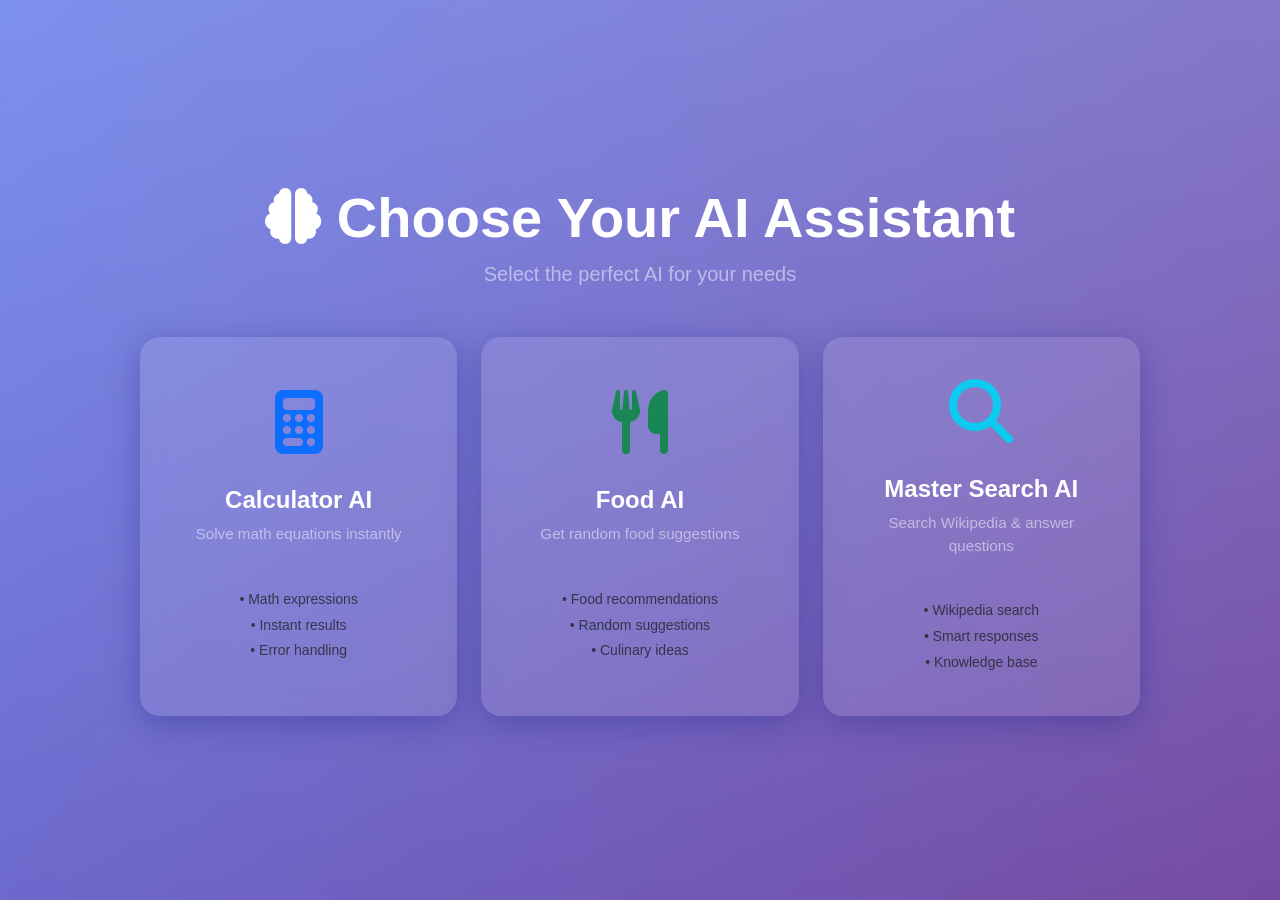
==== index.html @ fcae6447 "first commit" ====
<!DOCTYPE html>
<html lang="en">
<head>
  <meta charset="UTF-8" />
  <meta name="viewport" content="width=device-width, initial-scale=1.0" />
  <title>AI Assistant Hub</title>
  <link href="https://cdn.jsdelivr.net/npm/bootstrap@5.3.0/dist/css/bootstrap.min.css" rel="stylesheet">
  <link rel="stylesheet" href="https://cdnjs.cloudflare.com/ajax/libs/font-awesome/6.4.0/css/all.min.css">
  <link rel="stylesheet" href="style.css" />
</head>
<body>
  <div class="container-fluid vh-100 d-flex justify-content-center align-items-center bg-gradient">
    <div class="main-container">
      <!-- AI Selection Cards -->
      <div class="ai-selection" id="ai-selection">
        <div class="text-center mb-5">
          <h1 class="text-white display-4 fw-bold">
            <i class="fas fa-brain me-3"></i>Choose Your AI Assistant
          </h1>
          <p class="text-white-50 lead">Select the perfect AI for your needs</p>
        </div>
        <div class="row g-4 justify-content-center">
          <div class="col-lg-4 col-md-6">
            <div class="ai-card glass-card h-100" data-ai="calculator">
              <div class="card-body text-center">
                <i class="fas fa-calculator fa-4x mb-3 text-primary"></i>
                <h4 class="text-white">Calculator AI</h4>
                <p class="text-white-50">Solve math equations instantly</p>
                <div class="features">
                  <small class="text-white-75">• Math expressions<br>• Instant results<br>• Error handling</small>
                </div>
              </div>
            </div>
          </div>
          <div class="col-lg-4 col-md-6">
            <div class="ai-card glass-card h-100" data-ai="food">
              <div class="card-body text-center">
                <i class="fas fa-utensils fa-4x mb-3 text-success"></i>
                <h4 class="text-white">Food AI</h4>
                <p class="text-white-50">Get random food suggestions</p>
                <div class="features">
                  <small class="text-white-75">• Food recommendations<br>• Random suggestions<br>• Culinary ideas</small>
                </div>
              </div>
            </div>
          </div>
          <div class="col-lg-4 col-md-6">
            <div class="ai-card glass-card h-100" data-ai="normal">
              <div class="card-body text-center">
                <i class="fas fa-search fa-4x mb-3 text-info"></i>
                <h4 class="text-white">Master Search AI</h4>
                <p class="text-white-50">Search Wikipedia & answer questions</p>
                <div class="features">
                  <small class="text-white-75">• Wikipedia search<br>• Smart responses<br>• Knowledge base</small>
                </div>
              </div>
            </div>
          </div>
        </div>
      </div>

      <!-- Chat Interface (Hidden by default) -->
      <div class="chat-container glass-card" id="chat-container" style="display: none;">
        <div class="title d-flex justify-content-between align-items-center">
          <span id="ai-title"><i class="fas fa-robot me-2"></i>AI Assistant</span>
          <div class="d-flex gap-2">
            <button class="btn btn-sm btn-outline-light" id="back-btn">
              <i class="fas fa-arrow-left"></i>
            </button>
            <button class="btn btn-sm btn-outline-light" id="clear-chat">
              <i class="fas fa-trash"></i>
            </button>
          </div>
        </div>
        <div class="chat-body" id="chat-body">
          <div class="msg bot">
            <p>Hello! I'm your AI assistant. Try asking me to "search wikipedia cats", "tell me a joke", "what's the time", or "help" for more options!</p>
          </div>
        </div>
        <div class="chat-footer">
          <div class="input-group">
            <input type="text" id="user-input" class="form-control" placeholder="Type a message..." />
            <button class="btn btn-primary" id="send-btn">
              <i class="fas fa-paper-plane"></i>
            </button>
          </div>
        </div>
      </div>
    </div>
  </div>

  <!-- Wikipedia Search Div -->
  <div class="wikipedia-container" id="wikipedia-container" style="display: none;">
    <div class="wikipedia-content glass-card">
      <div class="wikipedia-header">
        <h5 class="wikipedia-title">
          <i class="fab fa-wikipedia-w me-2"></i>Wikipedia Search
        </h5>
        <button class="btn-close-wiki" id="close-wikipedia">
          <i class="fas fa-times"></i>
        </button>
      </div>
      <div class="wikipedia-body">
        <iframe id="wikipedia-iframe" src=""></iframe>
      </div>
      <div class="wikipedia-footer">
        <input type="text" id="wikipedia-search" class="form-control" placeholder="Search Wikipedia...">
        <button class="btn btn-primary" id="search-wikipedia">
          <i class="fas fa-search"></i> Search
        </button>
        <button class="btn btn-secondary" id="close-wikipedia-btn">Close</button>
      </div>
    </div>
  </div>

  <script src="https://cdn.jsdelivr.net/npm/bootstrap@5.3.0/dist/js/bootstrap.bundle.min.js"></script>
  <script src="script.js"></script>
</body>
</html>
---- style.css ----
* {
  margin: 0;
  padding: 0;
  box-sizing: border-box;
}

body {
  font-family: "Segoe UI", Arial, sans-serif;
  background: linear-gradient(135deg, #667eea 0%, #764ba2 100%);
  min-height: 100vh;
  overflow: hidden;
}

.bg-gradient {
  background: linear-gradient(135deg, #667eea 0%, #764ba2 100%);
  animation: gradientShift 10s ease infinite;
}

@keyframes gradientShift {
  0%, 100% { background: linear-gradient(135deg, #667eea 0%, #764ba2 100%); }
  50% { background: linear-gradient(135deg, #764ba2 0%, #667eea 100%); }
}

/* Glassmorphism Effect */
.glass-card {
  background: rgba(255, 255, 255, 0.1);
  backdrop-filter: blur(10px);
  -webkit-backdrop-filter: blur(10px);
  border: 1px solid rgba(255, 255, 255, 0.2);
  border-radius: 20px;
  box-shadow: 0 8px 32px 0 rgba(31, 38, 135, 0.37);
}

.main-container {
  width: 90%;
  max-width: 1200px;
}

/* AI Selection Screen */
.ai-selection {
  animation: fadeInUp 0.8s ease-out;
  text-align: center;
  max-width: 1000px;
  margin: 0 auto;
}

@keyframes fadeInUp {
  from {
    opacity: 0;
    transform: translateY(30px);
  }
  to {
    opacity: 1;
    transform: translateY(0);
  }
}

.ai-card {
  cursor: pointer;
  transition: all 0.4s ease;
  border: 2px solid transparent;
  min-height: 300px;
  position: relative;
  overflow: hidden;
  margin: 0 auto;
  max-width: 350px;
}

.ai-card::before {
  content: '';
  position: absolute;
  top: 0;
  left: -100%;
  width: 100%;
  height: 100%;
  background: linear-gradient(90deg, transparent, rgba(255, 255, 255, 0.2), transparent);
  transition: left 0.5s;
}

.ai-card:hover::before {
  left: 100%;
}

.ai-card:hover {
  transform: translateY(-10px) scale(1.05);
  box-shadow: 0 20px 60px rgba(0, 0, 0, 0.3);
  border-color: rgba(255, 255, 255, 0.4);
  background: rgba(255, 255, 255, 0.15);
}

.ai-card:active {
  transform: translateY(-5px) scale(1.02);
}

.ai-card .card-body {
  padding: 2.5rem 2rem;
  height: 100%;
  display: flex;
  flex-direction: column;
  justify-content: center;
  align-items: center;
  text-align: center;
}

.ai-card .features {
  margin-top: 1.5rem;
  opacity: 0.8;
  transition: opacity 0.3s ease;
  line-height: 1.6;
}

.ai-card:hover .features {
  opacity: 1;
}

.ai-card h4 {
  margin: 1rem 0 0.5rem 0;
  font-weight: 600;
}

.ai-card p {
  margin-bottom: 1rem;
  font-size: 0.95rem;
}

/* Chat Container */
.chat-container {
  width: 100%;
  max-width: 500px;
  height: 600px;
  display: flex;
  flex-direction: column;
  animation: slideIn 0.5s ease-out;
}

@keyframes slideIn {
  from {
    opacity: 0;
    transform: translateX(50px);
  }
  to {
    opacity: 1;
    transform: translateX(0);
  }
}

.title {
  padding: 20px;
  background: rgba(255, 255, 255, 0.1);
  backdrop-filter: blur(10px);
  color: white;
  font-size: 18px;
  font-weight: 600;
  text-align: center;
  border-radius: 20px 20px 0 0;
  border-bottom: 1px solid rgba(255, 255, 255, 0.2);
}

.chat-body {
  padding: 20px;
  flex: 1;
  overflow-y: auto;
  background: rgba(255, 255, 255, 0.05);
  backdrop-filter: blur(5px);
}

.chat-body::-webkit-scrollbar {
  width: 6px;
}

.chat-body::-webkit-scrollbar-track {
  background: rgba(255, 255, 255, 0.1);
  border-radius: 3px;
}

.chat-body::-webkit-scrollbar-thumb {
  background: rgba(255, 255, 255, 0.3);
  border-radius: 3px;
}

.chat-body::-webkit-scrollbar-thumb:hover {
  background: rgba(255, 255, 255, 0.5);
}

.msg {
  max-width: 75%;
  margin-bottom: 12px;
  padding: 12px 16px;
  border-radius: 18px;
  font-size: 14px;
  animation: fadeInScale 0.3s ease-out;
  position: relative;
  word-wrap: break-word;
}

@keyframes fadeInScale {
  from {
    opacity: 0;
    transform: scale(0.8);
  }
  to {
    opacity: 1;
    transform: scale(1);
  }
}

.msg.bot {
  align-self: flex-start;
  background: rgba(255, 255, 255, 0.2);
  color: white;
  border-bottom-left-radius: 4px;
  backdrop-filter: blur(5px);
}

.msg.user {
  align-self: flex-end;
  background: linear-gradient(135deg, #4facfe 0%, #00f2fe 100%);
  color: white;
  border-bottom-right-radius: 4px;
}

.msg.typing {
  opacity: 0.7;
}

.msg.typing::after {
  content: '...';
  animation: typing 1.5s infinite;
}

@keyframes typing {
  0%, 60%, 100% { opacity: 0.3; }
  30% { opacity: 1; }
}

.chat-footer {
  padding: 20px;
  background: rgba(255, 255, 255, 0.1);
  backdrop-filter: blur(10px);
  border-top: 1px solid rgba(255, 255, 255, 0.2);
  border-radius: 0 0 20px 20px;
}

.input-group {
  display: flex;
  gap: 10px;
}

.chat-footer input {
  flex: 1;
  padding: 12px 16px;
  border: 2px solid rgba(255, 255, 255, 0.2);
  border-radius: 25px;
  outline: none;
  font-size: 14px;
  transition: all 0.3s ease;
  background: rgba(255, 255, 255, 0.1);
  color: white;
  backdrop-filter: blur(5px);
}

.chat-footer input::placeholder {
  color: rgba(255, 255, 255, 0.6);
}

.chat-footer input:focus {
  border-color: #4facfe;
  background: rgba(255, 255, 255, 0.2);
  box-shadow: 0 0 0 3px rgba(79, 172, 254, 0.2);
}

.chat-footer button {
  padding: 12px 20px;
  border: none;
  border-radius: 25px;
  background: linear-gradient(135deg, #4facfe 0%, #00f2fe 100%);
  color: white;
  font-size: 14px;
  cursor: pointer;
  transition: all 0.3s ease;
  box-shadow: 0 4px 15px rgba(79, 172, 254, 0.3);
}

.chat-footer button:hover {
  transform: translateY(-2px);
  box-shadow: 0 6px 20px rgba(79, 172, 254, 0.4);
}

.chat-footer button:active {
  transform: translateY(0);
}

#clear-chat, #back-btn {
  background: rgba(255, 255, 255, 0.2);
  border: 1px solid rgba(255, 255, 255, 0.3);
  transition: all 0.3s ease;
}

#clear-chat:hover, #back-btn:hover {
  background: rgba(255, 255, 255, 0.3);
  transform: scale(1.05);
}

/* Modal Styles */
.modal-content {
  border: none;
  box-shadow: 0 20px 60px rgba(0, 0, 0, 0.3);
}

.modal-header {
  background: rgba(255, 255, 255, 0.1);
  backdrop-filter: blur(10px);
  color: white;
  border-radius: 15px 15px 0 0;
  border: none;
}

.modal-body {
  background: rgba(255, 255, 255, 0.05);
  backdrop-filter: blur(5px);
}

.modal-footer {
  background: rgba(255, 255, 255, 0.1);
  backdrop-filter: blur(10px);
  border-radius: 0 0 15px 15px;
  border: none;
}

.btn-primary {
  background: linear-gradient(135deg, #4facfe 0%, #00f2fe 100%);
  border: none;
  transition: all 0.3s ease;
}

.btn-primary:hover {
  transform: translateY(-2px);
  box-shadow: 0 4px 15px rgba(79, 172, 254, 0.4);
}

/* AI-specific input colors */
.calculator-mode {
  color: #28a745 !important;
  background: rgba(40, 167, 69, 0.2) !important;
  border-color: #28a745 !important;
}

.food-mode {
  color: #fd7e14 !important;
  background: rgba(253, 126, 20, 0.2) !important;
  border-color: #fd7e14 !important;
}

.search-mode {
  color: #2196f3 !important;
  background: rgba(33, 150, 243, 0.2) !important;
  border-color: #2196f3 !important;
}

/* Transition animations */
.chat-body {
  transition: opacity 0.3s ease;
}

.title span {
  transition: all 0.3s ease;
}

/* Wikipedia Container */
.wikipedia-container {
  position: fixed;
  top: 0;
  left: 0;
  width: 100%;
  height: 100%;
  background: rgba(0, 0, 0, 0.8);
  backdrop-filter: blur(5px);
  display: flex;
  justify-content: center;
  align-items: center;
  z-index: 9999;
  animation: fadeIn 0.3s ease-out;
}

@keyframes fadeIn {
  from { opacity: 0; }
  to { opacity: 1; }
}

.wikipedia-content {
  width: 90%;
  max-width: 800px;
  height: 80vh;
  max-height: 600px;
  display: flex;
  flex-direction: column;
  animation: slideUp 0.3s ease-out;
}

.wikipedia-header {
  padding: 20px;
  background: rgba(255, 255, 255, 0.1);
  backdrop-filter: blur(10px);
  color: white;
  border-radius: 20px 20px 0 0;
  border-bottom: 1px solid rgba(255, 255, 255, 0.2);
  display: flex;
  justify-content: space-between;
  align-items: center;
}

.wikipedia-title {
  margin: 0;
  font-size: 18px;
  font-weight: 600;
}

.btn-close-wiki {
  background: none;
  border: none;
  color: white;
  font-size: 18px;
  cursor: pointer;
  padding: 5px;
  border-radius: 50%;
  transition: all 0.3s ease;
}

.btn-close-wiki:hover {
  background: rgba(255, 255, 255, 0.2);
  transform: scale(1.1);
}

.wikipedia-body {
  flex: 1;
  padding: 0;
  background: rgba(255, 255, 255, 0.05);
  backdrop-filter: blur(5px);
}

.wikipedia-body iframe {
  width: 100%;
  height: 100%;
  border: none;
}

.wikipedia-footer {
  padding: 20px;
  background: rgba(255, 255, 255, 0.1);
  backdrop-filter: blur(10px);
  border-radius: 0 0 20px 20px;
  border-top: 1px solid rgba(255, 255, 255, 0.2);
  display: flex;
  gap: 10px;
  align-items: center;
}

.wikipedia-footer input {
  flex: 1;
  padding: 12px 16px;
  border: 2px solid rgba(255, 255, 255, 0.2);
  border-radius: 25px;
  outline: none;
  font-size: 14px;
  transition: all 0.3s ease;
  background: rgba(255, 255, 255, 0.1);
  color: white;
  backdrop-filter: blur(5px);
}

.wikipedia-footer input::placeholder {
  color: rgba(255, 255, 255, 0.6);
}

.wikipedia-footer input:focus {
  border-color: #4facfe;
  background: rgba(255, 255, 255, 0.2);
  box-shadow: 0 0 0 3px rgba(79, 172, 254, 0.2);
}

.wikipedia-footer button {
  padding: 12px 20px;
  border: none;
  border-radius: 25px;
  font-size: 14px;
  cursor: pointer;
  transition: all 0.3s ease;
}

.wikipedia-footer .btn-primary {
  background: linear-gradient(135deg, #4facfe 0%, #00f2fe 100%);
  color: white;
  box-shadow: 0 4px 15px rgba(79, 172, 254, 0.3);
}

.wikipedia-footer .btn-primary:hover {
  transform: translateY(-2px);
  box-shadow: 0 6px 20px rgba(79, 172, 254, 0.4);
}

.wikipedia-footer .btn-secondary {
  background: rgba(255, 255, 255, 0.2);
  color: white;
  border: 1px solid rgba(255, 255, 255, 0.3);
}

.wikipedia-footer .btn-secondary:hover {
  background: rgba(255, 255, 255, 0.3);
  transform: translateY(-2px);
}

/* Responsive Design */
@media (max-width: 768px) {
  .main-container {
    width: 95%;
    margin: 10px;
  }
  
  .ai-card {
    min-height: 240px;
  }
  
  .ai-card .card-body {
    padding: 1.5rem;
  }
  
  .chat-container {
    height: 80vh;
    max-height: 600px;
  }
  
  .title {
    font-size: 16px;
    padding: 15px;
  }
  
  .chat-body {
    padding: 15px;
  }
  
  .msg {
    max-width: 80%;
    font-size: 13px;
  }
  
  .chat-footer {
    padding: 15px;
  }
  
  .chat-footer input {
    padding: 10px 14px;
    font-size: 13px;
  }
  
  .chat-footer button {
    padding: 10px 16px;
    font-size: 13px;
  }
}

@media (max-width: 480px) {
  .ai-card {
    min-height: 200px;
  }
  
  .ai-card .card-body {
    padding: 1rem;
  }
  
  .ai-card i {
    font-size: 2.5rem !important;
  }
  
  .chat-container {
    height: 100vh;
    border-radius: 0;
    max-height: none;
  }
  
  .msg {
    max-width: 85%;
  }
}

/* Loading animation */
.loading-dots {
  display: inline-flex;
  gap: 4px;
}

.loading-dots span {
  width: 8px;
  height: 8px;
  background: currentColor;
  border-radius: 50%;
  animation: bounce 1.4s infinite ease-in-out both;
}

.loading-dots span:nth-child(1) { animation-delay: -0.32s; }
.loading-dots span:nth-child(2) { animation-delay: -0.16s; }

@keyframes bounce {
  0%, 80%, 100% {
    transform: scale(0);
  }
  40% {
    transform: scale(1);
  }
}
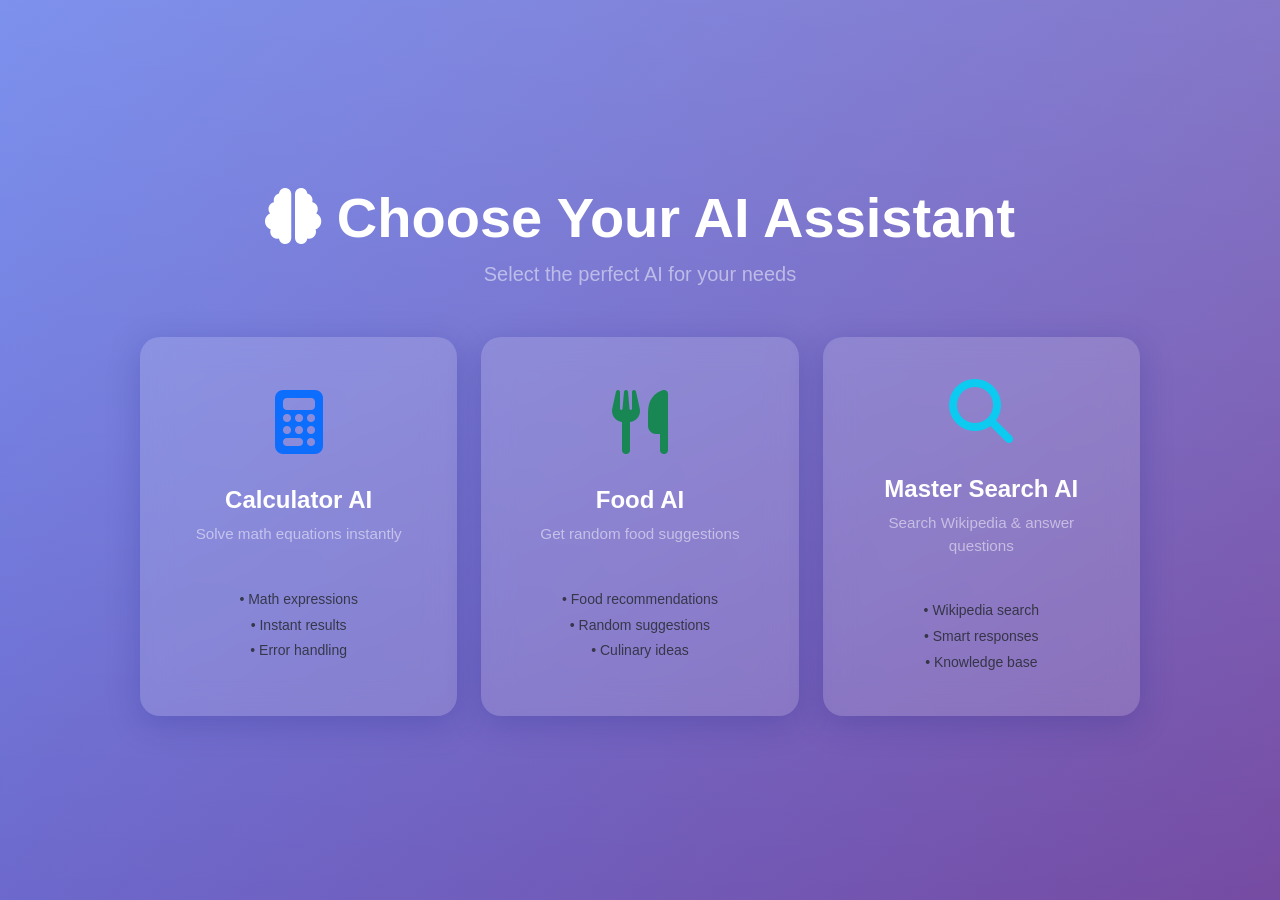
==== commit b2b0ef4d: "first commit" ====
--- a/index.html
+++ b/index.html
@@ -6,7 +6,142 @@
   <title>AI Assistant Hub</title>
   <link href="https://cdn.jsdelivr.net/npm/bootstrap@5.3.0/dist/css/bootstrap.min.css" rel="stylesheet">
   <link rel="stylesheet" href="https://cdnjs.cloudflare.com/ajax/libs/font-awesome/6.4.0/css/all.min.css">
-  <link rel="stylesheet" href="style.css" />
+  <link rel="stylesheet" href="./style.css" />
+  <style>
+    /* Fallback styles in case CSS doesn't load */
+    body {
+      font-family: "Segoe UI", Arial, sans-serif;
+      background: linear-gradient(135deg, #667eea 0%, #764ba2 100%);
+      min-height: 100vh;
+    }
+    .glass-card {
+      background: rgba(255, 255, 255, 0.15);
+      backdrop-filter: blur(15px);
+      -webkit-backdrop-filter: blur(15px);
+      border: 1px solid rgba(255, 255, 255, 0.3);
+      border-radius: 20px;
+      box-shadow: 0 8px 32px 0 rgba(31, 38, 135, 0.25);
+    }
+    .ai-card {
+      cursor: pointer;
+      transition: all 0.4s ease;
+      border: 2px solid transparent;
+      min-height: 300px;
+      position: relative;
+      overflow: hidden;
+      margin: 0 auto;
+      max-width: 350px;
+    }
+    .ai-card:hover {
+      transform: translateY(-10px) scale(1.05);
+      box-shadow: 0 20px 60px rgba(0, 0, 0, 0.3);
+      border-color: rgba(255, 255, 255, 0.4);
+      background: rgba(255, 255, 255, 0.15);
+    }
+    .chat-container {
+      width: 100%;
+      max-width: 500px;
+      height: 600px;
+      display: flex;
+      flex-direction: column;
+      animation: slideIn 0.5s ease-out;
+      background: rgba(255, 255, 255, 0.1);
+      backdrop-filter: blur(15px);
+      -webkit-backdrop-filter: blur(15px);
+      border: 1px solid rgba(255, 255, 255, 0.2);
+      border-radius: 20px;
+    }
+    .title {
+      padding: 20px;
+      background: rgba(255, 255, 255, 0.1);
+      backdrop-filter: blur(10px);
+      color: white;
+      font-size: 18px;
+      font-weight: 600;
+      text-align: center;
+      border-radius: 20px 20px 0 0;
+    }
+    .chat-body {
+      padding: 20px;
+      flex: 1;
+      overflow-y: auto;
+      background: rgba(255, 255, 255, 0.05);
+      backdrop-filter: blur(5px);
+    }
+    .msg {
+      max-width: 75%;
+      margin-bottom: 12px;
+      padding: 12px 16px;
+      border-radius: 18px;
+      font-size: 14px;
+      animation: fadeInScale 0.3s ease-out;
+      position: relative;
+      word-wrap: break-word;
+    }
+    .msg.bot {
+      align-self: flex-start;
+      background: rgba(255, 255, 255, 0.2);
+      color: white;
+      border-bottom-left-radius: 4px;
+      backdrop-filter: blur(5px);
+    }
+    .msg.user {
+      align-self: flex-end;
+      background: linear-gradient(135deg, #4facfe 0%, #00f2fe 100%);
+      color: white;
+      border-bottom-right-radius: 4px;
+    }
+    .chat-footer {
+      padding: 20px;
+      background: rgba(255, 255, 255, 0.1);
+      backdrop-filter: blur(10px);
+      border-top: 1px solid rgba(255, 255, 255, 0.2);
+      border-radius: 0 0 20px 20px;
+    }
+    .chat-footer input {
+      flex: 1;
+      padding: 12px 16px;
+      border: 2px solid rgba(255, 255, 255, 0.2);
+      border-radius: 25px;
+      outline: none;
+      font-size: 14px;
+      transition: all 0.3s ease;
+      background: rgba(255, 255, 255, 0.1);
+      color: white;
+      backdrop-filter: blur(5px);
+    }
+    .chat-footer button {
+      padding: 12px 20px;
+      border: none;
+      border-radius: 25px;
+      background: linear-gradient(135deg, #4facfe 0%, #00f2fe 100%);
+      color: white;
+      font-size: 14px;
+      cursor: pointer;
+      transition: all 0.3s ease;
+    }
+    .ai-bg-calculator, .ai-bg-food, .ai-bg-normal {
+      position: fixed;
+      top: 0;
+      left: 0;
+      width: 100%;
+      height: 100%;
+      background-size: cover;
+      filter: blur(3px);
+      -webkit-filter: blur(3px);
+      z-index: -1;
+      animation: slideInFromRight 1s ease-out;
+    }
+    .ai-bg-calculator {
+      background: url('https://krish-bwd.vercel.app/images/calculator.png') no-repeat right center;
+    }
+    .ai-bg-food {
+      background: url('https://krish-bwd.vercel.app/images/food.png') no-repeat right center;
+    }
+    .ai-bg-normal {
+      background: url('https://krish-bwd.vercel.app/images/wikipedia.png') no-repeat right center;
+    }
+  </style>
 </head>
 <body>
   <div class="container-fluid vh-100 d-flex justify-content-center align-items-center bg-gradient">
--- a/style.css
+++ b/style.css
@@ -23,12 +23,87 @@
 
 /* Glassmorphism Effect */
 .glass-card {
-  background: rgba(255, 255, 255, 0.1);
-  backdrop-filter: blur(10px);
-  -webkit-backdrop-filter: blur(10px);
-  border: 1px solid rgba(255, 255, 255, 0.2);
+  background: rgba(255, 255, 255, 0.15);
+  backdrop-filter: blur(15px);
+  -webkit-backdrop-filter: blur(15px);
+  border: 1px solid rgba(255, 255, 255, 0.3);
   border-radius: 20px;
-  box-shadow: 0 8px 32px 0 rgba(31, 38, 135, 0.37);
+  box-shadow: 0 8px 32px 0 rgba(31, 38, 135, 0.25);
+  transition: all 0.3s ease;
+}
+
+.glass-card:hover {
+  background: rgba(255, 255, 255, 0.2);
+  border: 1px solid rgba(255, 255, 255, 0.4);
+  box-shadow: 0 12px 40px 0 rgba(31, 38, 135, 0.35);
+}
+
+/* AI Background Images */
+.ai-bg-calculator {
+  position: fixed;
+  top: 0;
+  left: 0;
+  width: 100%;
+  height: 100%;
+  background: url('images/calculator.png') no-repeat right center;
+  background-size: cover;
+  filter: blur(3px);
+  -webkit-filter: blur(3px);
+  z-index: -1;
+  animation: slideInFromRight 1s ease-out;
+}
+
+.ai-bg-food {
+  position: fixed;
+  top: 0;
+  left: 0;
+  width: 100%;
+  height: 100%;
+  background: url('images/food.png') no-repeat right center;
+  background-size: cover;
+  filter: blur(3px);
+  -webkit-filter: blur(3px);
+  z-index: -1;
+  animation: slideInFromRight 1s ease-out;
+}
+
+.ai-bg-normal {
+  position: fixed;
+  top: 0;
+  left: 0;
+  width: 100%;
+  height: 100%;
+  background: url('images/wikipedia.png') no-repeat right center;
+  background-size: cover;
+  filter: blur(3px);
+  -webkit-filter: blur(3px);
+  z-index: -1;
+  animation: slideInFromRight 1s ease-out;
+}
+
+@keyframes slideInFromRight {
+  from {
+    opacity: 0;
+    transform: translateX(100px);
+  }
+  to {
+    opacity: 1;
+    transform: translateX(0);
+  }
+}
+
+/* Fade out animation */
+.fade-out {
+  animation: fadeOut 0.5s ease-out forwards;
+}
+
+@keyframes fadeOut {
+  from {
+    opacity: 1;
+  }
+  to {
+    opacity: 0;
+  }
 }
 
 .main-container {
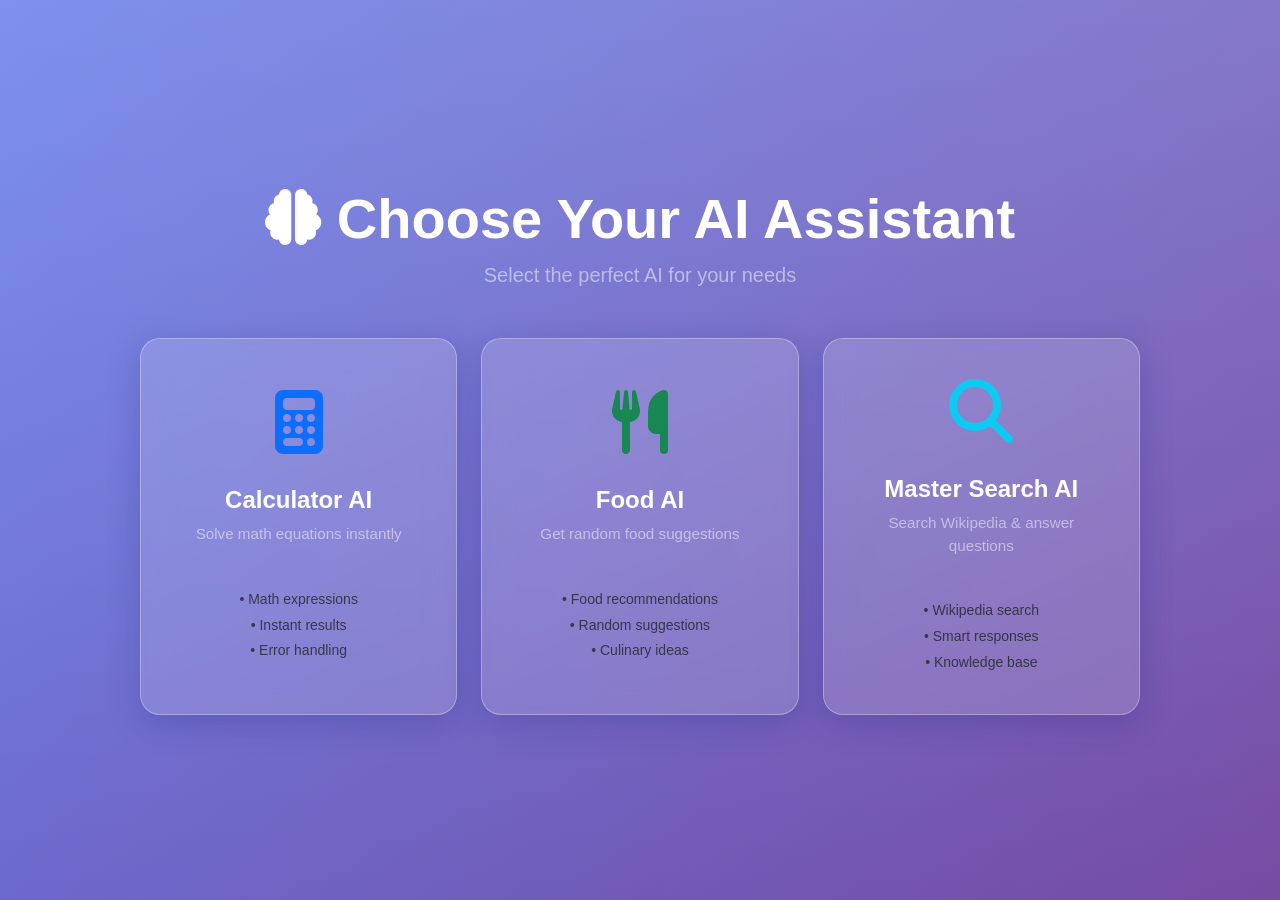
==== commit 7a36b4e8: "Add inline CSS fallback with !important to force immediate loading" ====
--- a/index.html
+++ b/index.html
@@ -6,140 +6,45 @@
   <title>AI Assistant Hub</title>
   <link href="https://cdn.jsdelivr.net/npm/bootstrap@5.3.0/dist/css/bootstrap.min.css" rel="stylesheet">
   <link rel="stylesheet" href="https://cdnjs.cloudflare.com/ajax/libs/font-awesome/6.4.0/css/all.min.css">
-  <link rel="stylesheet" href="./style.css" />
+  <link rel="stylesheet" href="style.css" />
   <style>
-    /* Fallback styles in case CSS doesn't load */
+    /* Immediate fallback styles */
     body {
       font-family: "Segoe UI", Arial, sans-serif;
       background: linear-gradient(135deg, #667eea 0%, #764ba2 100%);
       min-height: 100vh;
     }
     .glass-card {
-      background: rgba(255, 255, 255, 0.15);
-      backdrop-filter: blur(15px);
-      -webkit-backdrop-filter: blur(15px);
-      border: 1px solid rgba(255, 255, 255, 0.3);
-      border-radius: 20px;
-      box-shadow: 0 8px 32px 0 rgba(31, 38, 135, 0.25);
-    }
-    .ai-card {
-      cursor: pointer;
-      transition: all 0.4s ease;
-      border: 2px solid transparent;
-      min-height: 300px;
-      position: relative;
-      overflow: hidden;
-      margin: 0 auto;
-      max-width: 350px;
-    }
-    .ai-card:hover {
-      transform: translateY(-10px) scale(1.05);
-      box-shadow: 0 20px 60px rgba(0, 0, 0, 0.3);
-      border-color: rgba(255, 255, 255, 0.4);
-      background: rgba(255, 255, 255, 0.15);
-    }
-    .chat-container {
-      width: 100%;
-      max-width: 500px;
-      height: 600px;
-      display: flex;
-      flex-direction: column;
-      animation: slideIn 0.5s ease-out;
-      background: rgba(255, 255, 255, 0.1);
-      backdrop-filter: blur(15px);
-      -webkit-backdrop-filter: blur(15px);
-      border: 1px solid rgba(255, 255, 255, 0.2);
-      border-radius: 20px;
-    }
-    .title {
-      padding: 20px;
-      background: rgba(255, 255, 255, 0.1);
-      backdrop-filter: blur(10px);
-      color: white;
-      font-size: 18px;
-      font-weight: 600;
-      text-align: center;
-      border-radius: 20px 20px 0 0;
-    }
-    .chat-body {
-      padding: 20px;
-      flex: 1;
-      overflow-y: auto;
-      background: rgba(255, 255, 255, 0.05);
-      backdrop-filter: blur(5px);
-    }
-    .msg {
-      max-width: 75%;
-      margin-bottom: 12px;
-      padding: 12px 16px;
-      border-radius: 18px;
-      font-size: 14px;
-      animation: fadeInScale 0.3s ease-out;
-      position: relative;
-      word-wrap: break-word;
-    }
-    .msg.bot {
-      align-self: flex-start;
-      background: rgba(255, 255, 255, 0.2);
-      color: white;
-      border-bottom-left-radius: 4px;
-      backdrop-filter: blur(5px);
-    }
-    .msg.user {
-      align-self: flex-end;
-      background: linear-gradient(135deg, #4facfe 0%, #00f2fe 100%);
-      color: white;
-      border-bottom-right-radius: 4px;
-    }
-    .chat-footer {
-      padding: 20px;
-      background: rgba(255, 255, 255, 0.1);
-      backdrop-filter: blur(10px);
-      border-top: 1px solid rgba(255, 255, 255, 0.2);
-      border-radius: 0 0 20px 20px;
-    }
-    .chat-footer input {
-      flex: 1;
-      padding: 12px 16px;
-      border: 2px solid rgba(255, 255, 255, 0.2);
-      border-radius: 25px;
-      outline: none;
-      font-size: 14px;
-      transition: all 0.3s ease;
-      background: rgba(255, 255, 255, 0.1);
-      color: white;
-      backdrop-filter: blur(5px);
-    }
-    .chat-footer button {
-      padding: 12px 20px;
-      border: none;
-      border-radius: 25px;
-      background: linear-gradient(135deg, #4facfe 0%, #00f2fe 100%);
-      color: white;
-      font-size: 14px;
-      cursor: pointer;
-      transition: all 0.3s ease;
-    }
-    .ai-bg-calculator, .ai-bg-food, .ai-bg-normal {
-      position: fixed;
-      top: 0;
-      left: 0;
-      width: 100%;
-      height: 100%;
-      background-size: cover;
-      filter: blur(3px);
-      -webkit-filter: blur(3px);
-      z-index: -1;
-      animation: slideInFromRight 1s ease-out;
+      background: rgba(255, 255, 255, 0.15) !important;
+      backdrop-filter: blur(15px) !important;
+      -webkit-backdrop-filter: blur(15px) !important;
+      border: 1px solid rgba(255, 255, 255, 0.3) !important;
+      border-radius: 20px !important;
+      box-shadow: 0 8px 32px 0 rgba(31, 38, 135, 0.25) !important;
     }
     .ai-bg-calculator {
-      background: url('https://krish-bwd.vercel.app/images/calculator.png') no-repeat right center;
+      background-image: url('https://krish-bwd.vercel.app/images/calculator.png') !important;
+      background-size: cover !important;
+      background-position: right center !important;
+      background-repeat: no-repeat !important;
+      filter: blur(3px) !important;
+      -webkit-filter: blur(3px) !important;
     }
     .ai-bg-food {
-      background: url('https://krish-bwd.vercel.app/images/food.png') no-repeat right center;
+      background-image: url('https://krish-bwd.vercel.app/images/food.png') !important;
+      background-size: cover !important;
+      background-position: right center !important;
+      background-repeat: no-repeat !important;
+      filter: blur(3px) !important;
+      -webkit-filter: blur(3px) !important;
     }
     .ai-bg-normal {
-      background: url('https://krish-bwd.vercel.app/images/wikipedia.png') no-repeat right center;
+      background-image: url('https://krish-bwd.vercel.app/images/wikipedia.png') !important;
+      background-size: cover !important;
+      background-position: right center !important;
+      background-repeat: no-repeat !important;
+      filter: blur(3px) !important;
+      -webkit-filter: blur(3px) !important;
     }
   </style>
 </head>
--- a/style.css
+++ b/style.css
@@ -1,684 +1,634 @@
-* {
-  margin: 0;
-  padding: 0;
-  box-sizing: border-box;
-}
-
-body {
-  font-family: "Segoe UI", Arial, sans-serif;
-  background: linear-gradient(135deg, #667eea 0%, #764ba2 100%);
-  min-height: 100vh;
-  overflow: hidden;
-}
-
-.bg-gradient {
-  background: linear-gradient(135deg, #667eea 0%, #764ba2 100%);
-  animation: gradientShift 10s ease infinite;
-}
-
-@keyframes gradientShift {
-  0%, 100% { background: linear-gradient(135deg, #667eea 0%, #764ba2 100%); }
-  50% { background: linear-gradient(135deg, #764ba2 0%, #667eea 100%); }
-}
-
-/* Glassmorphism Effect */
-.glass-card {
-  background: rgba(255, 255, 255, 0.15);
-  backdrop-filter: blur(15px);
-  -webkit-backdrop-filter: blur(15px);
-  border: 1px solid rgba(255, 255, 255, 0.3);
-  border-radius: 20px;
-  box-shadow: 0 8px 32px 0 rgba(31, 38, 135, 0.25);
-  transition: all 0.3s ease;
-}
-
-.glass-card:hover {
-  background: rgba(255, 255, 255, 0.2);
-  border: 1px solid rgba(255, 255, 255, 0.4);
-  box-shadow: 0 12px 40px 0 rgba(31, 38, 135, 0.35);
-}
-
-/* AI Background Images */
-.ai-bg-calculator {
-  position: fixed;
-  top: 0;
-  left: 0;
-  width: 100%;
-  height: 100%;
-  background: url('images/calculator.png') no-repeat right center;
-  background-size: cover;
-  filter: blur(3px);
-  -webkit-filter: blur(3px);
-  z-index: -1;
-  animation: slideInFromRight 1s ease-out;
-}
-
-.ai-bg-food {
-  position: fixed;
-  top: 0;
-  left: 0;
-  width: 100%;
-  height: 100%;
-  background: url('images/food.png') no-repeat right center;
-  background-size: cover;
-  filter: blur(3px);
-  -webkit-filter: blur(3px);
-  z-index: -1;
-  animation: slideInFromRight 1s ease-out;
-}
-
-.ai-bg-normal {
-  position: fixed;
-  top: 0;
-  left: 0;
-  width: 100%;
-  height: 100%;
-  background: url('images/wikipedia.png') no-repeat right center;
-  background-size: cover;
-  filter: blur(3px);
-  -webkit-filter: blur(3px);
-  z-index: -1;
-  animation: slideInFromRight 1s ease-out;
-}
-
-@keyframes slideInFromRight {
-  from {
-    opacity: 0;
-    transform: translateX(100px);
-  }
-  to {
-    opacity: 1;
-    transform: translateX(0);
-  }
-}
-
-/* Fade out animation */
-.fade-out {
-  animation: fadeOut 0.5s ease-out forwards;
-}
-
-@keyframes fadeOut {
-  from {
-    opacity: 1;
-  }
-  to {
-    opacity: 0;
-  }
-}
-
-.main-container {
-  width: 90%;
-  max-width: 1200px;
-}
-
-/* AI Selection Screen */
-.ai-selection {
-  animation: fadeInUp 0.8s ease-out;
-  text-align: center;
-  max-width: 1000px;
-  margin: 0 auto;
-}
-
-@keyframes fadeInUp {
-  from {
-    opacity: 0;
-    transform: translateY(30px);
-  }
-  to {
-    opacity: 1;
-    transform: translateY(0);
-  }
-}
-
-.ai-card {
-  cursor: pointer;
-  transition: all 0.4s ease;
-  border: 2px solid transparent;
-  min-height: 300px;
-  position: relative;
-  overflow: hidden;
-  margin: 0 auto;
-  max-width: 350px;
-}
-
-.ai-card::before {
-  content: '';
-  position: absolute;
-  top: 0;
-  left: -100%;
-  width: 100%;
-  height: 100%;
-  background: linear-gradient(90deg, transparent, rgba(255, 255, 255, 0.2), transparent);
-  transition: left 0.5s;
-}
-
-.ai-card:hover::before {
-  left: 100%;
-}
-
-.ai-card:hover {
-  transform: translateY(-10px) scale(1.05);
-  box-shadow: 0 20px 60px rgba(0, 0, 0, 0.3);
-  border-color: rgba(255, 255, 255, 0.4);
-  background: rgba(255, 255, 255, 0.15);
-}
-
-.ai-card:active {
-  transform: translateY(-5px) scale(1.02);
-}
-
-.ai-card .card-body {
-  padding: 2.5rem 2rem;
-  height: 100%;
-  display: flex;
-  flex-direction: column;
-  justify-content: center;
-  align-items: center;
-  text-align: center;
-}
-
-.ai-card .features {
-  margin-top: 1.5rem;
-  opacity: 0.8;
-  transition: opacity 0.3s ease;
-  line-height: 1.6;
-}
-
-.ai-card:hover .features {
-  opacity: 1;
-}
-
-.ai-card h4 {
-  margin: 1rem 0 0.5rem 0;
-  font-weight: 600;
-}
-
-.ai-card p {
-  margin-bottom: 1rem;
-  font-size: 0.95rem;
-}
-
-/* Chat Container */
-.chat-container {
-  width: 100%;
-  max-width: 500px;
-  height: 600px;
-  display: flex;
-  flex-direction: column;
-  animation: slideIn 0.5s ease-out;
-}
-
-@keyframes slideIn {
-  from {
-    opacity: 0;
-    transform: translateX(50px);
-  }
-  to {
-    opacity: 1;
-    transform: translateX(0);
-  }
-}
-
-.title {
-  padding: 20px;
-  background: rgba(255, 255, 255, 0.1);
-  backdrop-filter: blur(10px);
-  color: white;
-  font-size: 18px;
-  font-weight: 600;
-  text-align: center;
-  border-radius: 20px 20px 0 0;
-  border-bottom: 1px solid rgba(255, 255, 255, 0.2);
-}
-
-.chat-body {
-  padding: 20px;
-  flex: 1;
-  overflow-y: auto;
-  background: rgba(255, 255, 255, 0.05);
-  backdrop-filter: blur(5px);
-}
-
-.chat-body::-webkit-scrollbar {
-  width: 6px;
-}
-
-.chat-body::-webkit-scrollbar-track {
-  background: rgba(255, 255, 255, 0.1);
-  border-radius: 3px;
-}
-
-.chat-body::-webkit-scrollbar-thumb {
-  background: rgba(255, 255, 255, 0.3);
-  border-radius: 3px;
-}
-
-.chat-body::-webkit-scrollbar-thumb:hover {
-  background: rgba(255, 255, 255, 0.5);
-}
-
-.msg {
-  max-width: 75%;
-  margin-bottom: 12px;
-  padding: 12px 16px;
-  border-radius: 18px;
-  font-size: 14px;
-  animation: fadeInScale 0.3s ease-out;
-  position: relative;
-  word-wrap: break-word;
-}
-
-@keyframes fadeInScale {
-  from {
-    opacity: 0;
-    transform: scale(0.8);
-  }
-  to {
-    opacity: 1;
-    transform: scale(1);
-  }
-}
-
-.msg.bot {
-  align-self: flex-start;
-  background: rgba(255, 255, 255, 0.2);
-  color: white;
-  border-bottom-left-radius: 4px;
-  backdrop-filter: blur(5px);
-}
-
-.msg.user {
-  align-self: flex-end;
-  background: linear-gradient(135deg, #4facfe 0%, #00f2fe 100%);
-  color: white;
-  border-bottom-right-radius: 4px;
-}
-
-.msg.typing {
-  opacity: 0.7;
-}
-
-.msg.typing::after {
-  content: '...';
-  animation: typing 1.5s infinite;
-}
-
-@keyframes typing {
-  0%, 60%, 100% { opacity: 0.3; }
-  30% { opacity: 1; }
-}
-
-.chat-footer {
-  padding: 20px;
-  background: rgba(255, 255, 255, 0.1);
-  backdrop-filter: blur(10px);
-  border-top: 1px solid rgba(255, 255, 255, 0.2);
-  border-radius: 0 0 20px 20px;
-}
-
-.input-group {
-  display: flex;
-  gap: 10px;
-}
-
-.chat-footer input {
-  flex: 1;
-  padding: 12px 16px;
-  border: 2px solid rgba(255, 255, 255, 0.2);
-  border-radius: 25px;
-  outline: none;
-  font-size: 14px;
-  transition: all 0.3s ease;
-  background: rgba(255, 255, 255, 0.1);
-  color: white;
-  backdrop-filter: blur(5px);
-}
-
-.chat-footer input::placeholder {
-  color: rgba(255, 255, 255, 0.6);
-}
-
-.chat-footer input:focus {
-  border-color: #4facfe;
-  background: rgba(255, 255, 255, 0.2);
-  box-shadow: 0 0 0 3px rgba(79, 172, 254, 0.2);
-}
-
-.chat-footer button {
-  padding: 12px 20px;
-  border: none;
-  border-radius: 25px;
-  background: linear-gradient(135deg, #4facfe 0%, #00f2fe 100%);
-  color: white;
-  font-size: 14px;
-  cursor: pointer;
-  transition: all 0.3s ease;
-  box-shadow: 0 4px 15px rgba(79, 172, 254, 0.3);
-}
-
-.chat-footer button:hover {
-  transform: translateY(-2px);
-  box-shadow: 0 6px 20px rgba(79, 172, 254, 0.4);
-}
-
-.chat-footer button:active {
-  transform: translateY(0);
-}
-
-#clear-chat, #back-btn {
-  background: rgba(255, 255, 255, 0.2);
-  border: 1px solid rgba(255, 255, 255, 0.3);
-  transition: all 0.3s ease;
-}
-
-#clear-chat:hover, #back-btn:hover {
-  background: rgba(255, 255, 255, 0.3);
-  transform: scale(1.05);
-}
-
-/* Modal Styles */
-.modal-content {
-  border: none;
-  box-shadow: 0 20px 60px rgba(0, 0, 0, 0.3);
-}
-
-.modal-header {
-  background: rgba(255, 255, 255, 0.1);
-  backdrop-filter: blur(10px);
-  color: white;
-  border-radius: 15px 15px 0 0;
-  border: none;
-}
-
-.modal-body {
-  background: rgba(255, 255, 255, 0.05);
-  backdrop-filter: blur(5px);
-}
-
-.modal-footer {
-  background: rgba(255, 255, 255, 0.1);
-  backdrop-filter: blur(10px);
-  border-radius: 0 0 15px 15px;
-  border: none;
-}
-
-.btn-primary {
-  background: linear-gradient(135deg, #4facfe 0%, #00f2fe 100%);
-  border: none;
-  transition: all 0.3s ease;
-}
-
-.btn-primary:hover {
-  transform: translateY(-2px);
-  box-shadow: 0 4px 15px rgba(79, 172, 254, 0.4);
-}
-
-/* AI-specific input colors */
-.calculator-mode {
-  color: #28a745 !important;
-  background: rgba(40, 167, 69, 0.2) !important;
-  border-color: #28a745 !important;
-}
-
-.food-mode {
-  color: #fd7e14 !important;
-  background: rgba(253, 126, 20, 0.2) !important;
-  border-color: #fd7e14 !important;
-}
-
-.search-mode {
-  color: #2196f3 !important;
-  background: rgba(33, 150, 243, 0.2) !important;
-  border-color: #2196f3 !important;
-}
-
-/* Transition animations */
-.chat-body {
-  transition: opacity 0.3s ease;
-}
-
-.title span {
-  transition: all 0.3s ease;
-}
-
-/* Wikipedia Container */
-.wikipedia-container {
-  position: fixed;
-  top: 0;
-  left: 0;
-  width: 100%;
-  height: 100%;
-  background: rgba(0, 0, 0, 0.8);
-  backdrop-filter: blur(5px);
-  display: flex;
-  justify-content: center;
-  align-items: center;
-  z-index: 9999;
-  animation: fadeIn 0.3s ease-out;
-}
-
-@keyframes fadeIn {
-  from { opacity: 0; }
-  to { opacity: 1; }
-}
-
-.wikipedia-content {
-  width: 90%;
-  max-width: 800px;
-  height: 80vh;
-  max-height: 600px;
-  display: flex;
-  flex-direction: column;
-  animation: slideUp 0.3s ease-out;
-}
-
-.wikipedia-header {
-  padding: 20px;
-  background: rgba(255, 255, 255, 0.1);
-  backdrop-filter: blur(10px);
-  color: white;
-  border-radius: 20px 20px 0 0;
-  border-bottom: 1px solid rgba(255, 255, 255, 0.2);
-  display: flex;
-  justify-content: space-between;
-  align-items: center;
-}
-
-.wikipedia-title {
-  margin: 0;
-  font-size: 18px;
-  font-weight: 600;
-}
-
-.btn-close-wiki {
-  background: none;
-  border: none;
-  color: white;
-  font-size: 18px;
-  cursor: pointer;
-  padding: 5px;
-  border-radius: 50%;
-  transition: all 0.3s ease;
-}
-
-.btn-close-wiki:hover {
-  background: rgba(255, 255, 255, 0.2);
-  transform: scale(1.1);
-}
-
-.wikipedia-body {
-  flex: 1;
-  padding: 0;
-  background: rgba(255, 255, 255, 0.05);
-  backdrop-filter: blur(5px);
-}
-
-.wikipedia-body iframe {
-  width: 100%;
-  height: 100%;
-  border: none;
-}
-
-.wikipedia-footer {
-  padding: 20px;
-  background: rgba(255, 255, 255, 0.1);
-  backdrop-filter: blur(10px);
-  border-radius: 0 0 20px 20px;
-  border-top: 1px solid rgba(255, 255, 255, 0.2);
-  display: flex;
-  gap: 10px;
-  align-items: center;
-}
-
-.wikipedia-footer input {
-  flex: 1;
-  padding: 12px 16px;
-  border: 2px solid rgba(255, 255, 255, 0.2);
-  border-radius: 25px;
-  outline: none;
-  font-size: 14px;
-  transition: all 0.3s ease;
-  background: rgba(255, 255, 255, 0.1);
-  color: white;
-  backdrop-filter: blur(5px);
-}
-
-.wikipedia-footer input::placeholder {
-  color: rgba(255, 255, 255, 0.6);
-}
-
-.wikipedia-footer input:focus {
-  border-color: #4facfe;
-  background: rgba(255, 255, 255, 0.2);
-  box-shadow: 0 0 0 3px rgba(79, 172, 254, 0.2);
-}
-
-.wikipedia-footer button {
-  padding: 12px 20px;
-  border: none;
-  border-radius: 25px;
-  font-size: 14px;
-  cursor: pointer;
-  transition: all 0.3s ease;
-}
-
-.wikipedia-footer .btn-primary {
-  background: linear-gradient(135deg, #4facfe 0%, #00f2fe 100%);
-  color: white;
-  box-shadow: 0 4px 15px rgba(79, 172, 254, 0.3);
-}
-
-.wikipedia-footer .btn-primary:hover {
-  transform: translateY(-2px);
-  box-shadow: 0 6px 20px rgba(79, 172, 254, 0.4);
-}
-
-.wikipedia-footer .btn-secondary {
-  background: rgba(255, 255, 255, 0.2);
-  color: white;
-  border: 1px solid rgba(255, 255, 255, 0.3);
-}
-
-.wikipedia-footer .btn-secondary:hover {
-  background: rgba(255, 255, 255, 0.3);
-  transform: translateY(-2px);
-}
-
-/* Responsive Design */
-@media (max-width: 768px) {
-  .main-container {
-    width: 95%;
-    margin: 10px;
-  }
-  
-  .ai-card {
-    min-height: 240px;
-  }
-  
-  .ai-card .card-body {
-    padding: 1.5rem;
-  }
-  
-  .chat-container {
-    height: 80vh;
-    max-height: 600px;
-  }
-  
-  .title {
-    font-size: 16px;
-    padding: 15px;
-  }
-  
-  .chat-body {
-    padding: 15px;
-  }
-  
-  .msg {
-    max-width: 80%;
-    font-size: 13px;
-  }
-  
-  .chat-footer {
-    padding: 15px;
-  }
-  
-  .chat-footer input {
-    padding: 10px 14px;
-    font-size: 13px;
-  }
-  
-  .chat-footer button {
-    padding: 10px 16px;
-    font-size: 13px;
-  }
-}
-
-@media (max-width: 480px) {
-  .ai-card {
-    min-height: 200px;
-  }
-  
-  .ai-card .card-body {
-    padding: 1rem;
-  }
-  
-  .ai-card i {
-    font-size: 2.5rem !important;
-  }
-  
-  .chat-container {
-    height: 100vh;
-    border-radius: 0;
-    max-height: none;
-  }
-  
-  .msg {
-    max-width: 85%;
-  }
-}
-
-/* Loading animation */
-.loading-dots {
-  display: inline-flex;
-  gap: 4px;
-}
-
-.loading-dots span {
-  width: 8px;
-  height: 8px;
-  background: currentColor;
-  border-radius: 50%;
-  animation: bounce 1.4s infinite ease-in-out both;
-}
-
-.loading-dots span:nth-child(1) { animation-delay: -0.32s; }
-.loading-dots span:nth-child(2) { animation-delay: -0.16s; }
-
-@keyframes bounce {
-  0%, 80%, 100% {
-    transform: scale(0);
-  }
-  40% {
-    transform: scale(1);
-  }
-}
+* {
+  margin: 0;
+  padding: 0;
+  box-sizing: border-box;
+}
+
+body {
+  font-family: "Segoe UI", Arial, sans-serif;
+  background: linear-gradient(135deg, #667eea 0%, #764ba2 100%);
+  min-height: 100vh;
+  overflow-x: hidden;
+}
+
+.bg-gradient {
+  background: linear-gradient(135deg, #667eea 0%, #764ba2 100%);
+  animation: gradientShift 10s ease infinite;
+}
+
+@keyframes gradientShift {
+  0%, 100% { background: linear-gradient(135deg, #667eea 0%, #764ba2 100%); }
+  50% { background: linear-gradient(135deg, #764ba2 0%, #667eea 100%); }
+}
+
+/* Glassmorphism Effect */
+.glass-card {
+  background: rgba(255, 255, 255, 0.15);
+  backdrop-filter: blur(15px);
+  -webkit-backdrop-filter: blur(15px);
+  border: 1px solid rgba(255, 255, 255, 0.3);
+  border-radius: 20px;
+  box-shadow: 0 8px 32px 0 rgba(31, 38, 135, 0.25);
+  transition: all 0.3s ease;
+}
+
+.glass-card:hover {
+  background: rgba(255, 255, 255, 0.2);
+  border: 1px solid rgba(255, 255, 255, 0.4);
+  box-shadow: 0 12px 40px 0 rgba(31, 38, 135, 0.35);
+}
+
+.main-container {
+  width: 90%;
+  max-width: 1200px;
+}
+
+/* AI Selection Screen */
+.ai-selection {
+  animation: fadeInUp 0.8s ease-out;
+  text-align: center;
+  max-width: 1000px;
+  margin: 0 auto;
+}
+
+@keyframes fadeInUp {
+  from {
+    opacity: 0;
+    transform: translateY(30px);
+  }
+  to {
+    opacity: 1;
+    transform: translateY(0);
+  }
+}
+
+.ai-card {
+  cursor: pointer;
+  transition: all 0.4s ease;
+  border: 2px solid transparent;
+  min-height: 300px;
+  position: relative;
+  overflow: hidden;
+  margin: 0 auto;
+  max-width: 350px;
+  background: rgba(255, 255, 255, 0.1);
+  backdrop-filter: blur(10px);
+  -webkit-backdrop-filter: blur(10px);
+  border: 1px solid rgba(255, 255, 255, 0.2);
+  border-radius: 20px;
+  box-shadow: 0 8px 32px 0 rgba(31, 38, 135, 0.37);
+}
+
+.ai-card::before {
+  content: '';
+  position: absolute;
+  top: 0;
+  left: -100%;
+  width: 100%;
+  height: 100%;
+  background: linear-gradient(90deg, transparent, rgba(255, 255, 255, 0.2), transparent);
+  transition: left 0.5s;
+}
+
+.ai-card:hover::before {
+  left: 100%;
+}
+
+.ai-card:hover {
+  transform: translateY(-10px) scale(1.05);
+  box-shadow: 0 20px 60px rgba(0, 0, 0, 0.3);
+  border-color: rgba(255, 255, 255, 0.4);
+  background: rgba(255, 255, 255, 0.15);
+}
+
+.ai-card .card-body {
+  padding: 2.5rem 2rem;
+  height: 100%;
+  display: flex;
+  flex-direction: column;
+  justify-content: center;
+  align-items: center;
+  text-align: center;
+}
+
+.ai-card .features {
+  margin-top: 1.5rem;
+  opacity: 0.8;
+  transition: opacity 0.3s ease;
+  line-height: 1.6;
+}
+
+.ai-card:hover .features {
+  opacity: 1;
+}
+
+.ai-card h4 {
+  margin: 1rem 0 0.5rem 0;
+  font-weight: 600;
+}
+
+.ai-card p {
+  margin-bottom: 1rem;
+  font-size: 0.95rem;
+}
+
+/* Chat Container */
+.chat-container {
+  width: 100%;
+  max-width: 500px;
+  height: 600px;
+  display: flex;
+  flex-direction: column;
+  animation: slideIn 0.5s ease-out;
+  background: rgba(255, 255, 255, 0.1);
+  backdrop-filter: blur(15px);
+  -webkit-backdrop-filter: blur(15px);
+  border: 1px solid rgba(255, 255, 255, 0.2);
+  border-radius: 20px;
+}
+
+@keyframes slideIn {
+  from {
+    opacity: 0;
+    transform: translateX(50px);
+  }
+  to {
+    opacity: 1;
+    transform: translateX(0);
+  }
+}
+
+.title {
+  padding: 20px;
+  background: rgba(255, 255, 255, 0.1);
+  backdrop-filter: blur(10px);
+  -webkit-backdrop-filter: blur(10px);
+  color: white;
+  font-size: 18px;
+  font-weight: 600;
+  text-align: center;
+  border-radius: 20px 20px 0 0;
+  border-bottom: 1px solid rgba(255, 255, 255, 0.2);
+}
+
+.chat-body {
+  padding: 20px;
+  flex: 1;
+  overflow-y: auto;
+  background: rgba(255, 255, 255, 0.05);
+  backdrop-filter: blur(5px);
+  -webkit-backdrop-filter: blur(5px);
+}
+
+.chat-body::-webkit-scrollbar {
+  width: 6px;
+}
+
+.chat-body::-webkit-scrollbar-track {
+  background: rgba(255, 255, 255, 0.1);
+  border-radius: 3px;
+}
+
+.chat-body::-webkit-scrollbar-thumb {
+  background: rgba(255, 255, 255, 0.3);
+  border-radius: 3px;
+}
+
+.chat-body::-webkit-scrollbar-thumb:hover {
+  background: rgba(255, 255, 255, 0.5);
+}
+
+.msg {
+  max-width: 75%;
+  margin-bottom: 12px;
+  padding: 12px 16px;
+  border-radius: 18px;
+  font-size: 14px;
+  animation: fadeInScale 0.3s ease-out;
+  position: relative;
+  word-wrap: break-word;
+}
+
+@keyframes fadeInScale {
+  from {
+    opacity: 0;
+    transform: scale(0.8);
+  }
+  to {
+    opacity: 1;
+    transform: scale(1);
+  }
+}
+
+.msg.bot {
+  align-self: flex-start;
+  background: rgba(255, 255, 255, 0.2);
+  color: white;
+  border-bottom-left-radius: 4px;
+  backdrop-filter: blur(5px);
+}
+
+.msg.user {
+  align-self: flex-end;
+  background: linear-gradient(135deg, #4facfe 0%, #00f2fe 100%);
+  color: white;
+  border-bottom-right-radius: 4px;
+}
+
+.msg.typing {
+  opacity: 0.7;
+}
+
+.msg.typing::after {
+  content: '...';
+  animation: typing 1.5s infinite;
+}
+
+@keyframes typing {
+  0%, 60%, 100% { opacity: 0.3; }
+  30% { opacity: 1; }
+}
+
+.chat-footer {
+  padding: 20px;
+  background: rgba(255, 255, 255, 0.1);
+  backdrop-filter: blur(10px);
+  -webkit-backdrop-filter: blur(10px);
+  border-top: 1px solid rgba(255, 255, 255, 0.2);
+  border-radius: 0 0 20px 20px;
+}
+
+.input-group {
+  display: flex;
+  gap: 10px;
+}
+
+.chat-footer input {
+  flex: 1;
+  padding: 12px 16px;
+  border: 2px solid rgba(255, 255, 255, 0.2);
+  border-radius: 25px;
+  outline: none;
+  font-size: 14px;
+  transition: all 0.3s ease;
+  background: rgba(255, 255, 255, 0.1);
+  color: white;
+  backdrop-filter: blur(5px);
+}
+
+.chat-footer input::placeholder {
+  color: rgba(255, 255, 255, 0.6);
+}
+
+.chat-footer input:focus {
+  border-color: #4facfe;
+  background: rgba(255, 255, 255, 0.2);
+  box-shadow: 0 0 0 3px rgba(79, 172, 254, 0.2);
+}
+
+.chat-footer button {
+  padding: 12px 20px;
+  border: none;
+  border-radius: 25px;
+  background: linear-gradient(135deg, #4facfe 0%, #00f2fe 100%);
+  color: white;
+  font-size: 14px;
+  cursor: pointer;
+  transition: all 0.3s ease;
+  box-shadow: 0 4px 15px rgba(79, 172, 254, 0.3);
+}
+
+.chat-footer button:hover {
+  transform: translateY(-2px);
+  box-shadow: 0 6px 20px rgba(79, 172, 254, 0.4);
+}
+
+.chat-footer button:active {
+  transform: translateY(0);
+}
+
+#clear-chat, #back-btn {
+  background: rgba(255, 255, 255, 0.2);
+  border: 1px solid rgba(255, 255, 255, 0.3);
+  transition: all 0.3s ease;
+}
+
+#clear-chat:hover, #back-btn:hover {
+  background: rgba(255, 255, 255, 0.3);
+  transform: scale(1.05);
+}
+
+/* AI-specific input colors */
+.calculator-mode {
+  color: #28a745 !important;
+  background: rgba(40, 167, 69, 0.2) !important;
+  border-color: #28a745 !important;
+}
+
+.food-mode {
+  color: #fd7e14 !important;
+  background: rgba(253, 126, 20, 0.2) !important;
+  border-color: #fd7e14 !important;
+}
+
+.search-mode {
+  color: #2196f3 !important;
+  background: rgba(33, 150, 243, 0.2) !important;
+  border-color: #2196f3 !important;
+}
+
+/* Transition animations */
+.chat-body {
+  transition: opacity 0.3s ease;
+}
+
+.title span {
+  transition: all 0.3s ease;
+}
+
+/* Wikipedia Container */
+.wikipedia-container {
+  position: fixed;
+  top: 0;
+  left: 0;
+  width: 100%;
+  height: 100%;
+  background: rgba(0, 0, 0, 0.8);
+  backdrop-filter: blur(5px);
+  -webkit-backdrop-filter: blur(5px);
+  display: flex;
+  justify-content: center;
+  align-items: center;
+  z-index: 9999;
+  animation: fadeIn 0.3s ease-out;
+}
+
+@keyframes fadeIn {
+  from { opacity: 0; }
+  to { opacity: 1; }
+}
+
+.wikipedia-content {
+  width: 90%;
+  max-width: 800px;
+  height: 80vh;
+  max-height: 600px;
+  display: flex;
+  flex-direction: column;
+  animation: slideUp 0.3s ease-out;
+}
+
+.wikipedia-header {
+  padding: 20px;
+  background: rgba(255, 255, 255, 0.1);
+  backdrop-filter: blur(10px);
+  -webkit-backdrop-filter: blur(10px);
+  color: white;
+  border-radius: 20px 20px 0 0;
+  border-bottom: 1px solid rgba(255, 255, 255, 0.2);
+  display: flex;
+  justify-content: space-between;
+  align-items: center;
+}
+
+.wikipedia-title {
+  margin: 0;
+  font-size: 18px;
+  font-weight: 600;
+}
+
+.btn-close-wiki {
+  background: none;
+  border: none;
+  color: white;
+  font-size: 18px;
+  cursor: pointer;
+  padding: 5px;
+  border-radius: 50%;
+  transition: all 0.3s ease;
+}
+
+.btn-close-wiki:hover {
+  background: rgba(255, 255, 255, 0.2);
+  transform: scale(1.1);
+}
+
+.wikipedia-body {
+  flex: 1;
+  padding: 0;
+  background: rgba(255, 255, 255, 0.05);
+  backdrop-filter: blur(5px);
+}
+
+.wikipedia-body iframe {
+  width: 100%;
+  height: 100%;
+  border: none;
+  border-radius: 10px;
+}
+
+.wikipedia-footer {
+  padding: 20px;
+  background: rgba(255, 255, 255, 0.1);
+  backdrop-filter: blur(10px);
+  -webkit-backdrop-filter: blur(10px);
+  border-radius: 0 0 20px 20px;
+  display: flex;
+  gap: 10px;
+  align-items: center;
+}
+
+.wikipedia-footer input {
+  flex: 1;
+  padding: 12px 16px;
+  border: 2px solid rgba(255, 255, 255, 0.2);
+  border-radius: 25px;
+  outline: none;
+  font-size: 14px;
+  transition: all 0.3s ease;
+  background: rgba(255, 255, 255, 0.1);
+  color: white;
+  backdrop-filter: blur(5px);
+}
+
+.wikipedia-footer input::placeholder {
+  color: rgba(255, 255, 255, 0.6);
+}
+
+.wikipedia-footer input:focus {
+  border-color: #4facfe;
+  background: rgba(255, 255, 255, 0.2);
+  box-shadow: 0 0 0 3px rgba(79, 172, 254, 0.2);
+}
+
+.wikipedia-footer button {
+  padding: 12px 20px;
+  border: none;
+  border-radius: 25px;
+  font-size: 14px;
+  cursor: pointer;
+  transition: all 0.3s ease;
+}
+
+.wikipedia-footer .btn-primary {
+  background: linear-gradient(135deg, #4facfe 0%, #00f2fe 100%);
+  color: white;
+  box-shadow: 0 4px 15px rgba(79, 172, 254, 0.3);
+}
+
+.wikipedia-footer .btn-primary:hover {
+  transform: translateY(-2px);
+  box-shadow: 0 6px 20px rgba(79, 172, 254, 0.4);
+}
+
+.wikipedia-footer .btn-secondary {
+  background: rgba(255, 255, 255, 0.2);
+  color: white;
+  border: 1px solid rgba(255, 255, 255, 0.3);
+}
+
+.wikipedia-footer .btn-secondary:hover {
+  background: rgba(255, 255, 255, 0.3);
+  transform: translateY(-2px);
+}
+
+/* AI Background Images - SIMPLIFIED */
+.ai-bg-calculator,
+.ai-bg-food,
+.ai-bg-normal {
+  position: fixed;
+  top: 0;
+  left: 0;
+  width: 100%;
+  height: 100%;
+  background-size: cover;
+  background-position: right center;
+  background-repeat: no-repeat;
+  filter: blur(3px);
+  -webkit-filter: blur(3px);
+  z-index: -1;
+  animation: slideInFromRight 1s ease-out;
+}
+
+/* Load background images with JavaScript for better control */
+body.calculator-bg .ai-bg-calculator {
+  background-image: url('https://krish-bwd.vercel.app/images/calculator.png');
+}
+
+body.food-bg .ai-bg-food {
+  background-image: url('https://krish-bwd.vercel.app/images/food.png');
+}
+
+body.normal-bg .ai-bg-normal {
+  background-image: url('https://krish-bwd.vercel.app/images/wikipedia.png');
+}
+
+@keyframes slideInFromRight {
+  from {
+    opacity: 0;
+    transform: translateX(100px);
+  }
+  to {
+    opacity: 1;
+    transform: translateX(0);
+  }
+}
+
+/* Responsive Design */
+@media (max-width: 768px) {
+  .main-container {
+    width: 95%;
+    margin: 10px;
+  }
+  
+  .ai-card {
+    min-height: 240px;
+  }
+  
+  .ai-card .card-body {
+    padding: 1.5rem;
+  }
+  
+  .chat-container {
+    height: 80vh;
+    max-height: 600px;
+  }
+  
+  .title {
+    font-size: 16px;
+    padding: 15px;
+  }
+  
+  .chat-body {
+    padding: 15px;
+  }
+  
+  .msg {
+    max-width: 80%;
+    font-size: 13px;
+  }
+  
+  .chat-footer {
+    padding: 15px;
+  }
+  
+  .chat-footer input {
+    padding: 10px 14px;
+    font-size: 13px;
+  }
+  
+  .chat-footer button {
+    padding: 10px 16px;
+    font-size: 13px;
+  }
+}
+
+@media (max-width: 480px) {
+  .ai-card {
+    min-height: 200px;
+  }
+  
+  .ai-card .card-body {
+    padding: 1rem;
+  }
+  
+  .ai-card i {
+    font-size: 2.5rem !important;
+  }
+  
+  .chat-container {
+    height: 100vh;
+    border-radius: 0;
+    max-height: none;
+  }
+  
+  .msg {
+    max-width: 85%;
+  }
+}
+
+/* Loading animation */
+.loading-dots {
+  display: inline-flex;
+  gap: 4px;
+}
+
+.loading-dots span {
+  width: 8px;
+  height: 8px;
+  background: currentColor;
+  border-radius: 50%;
+  animation: bounce 1.4s infinite ease-in-out both;
+}
+
+.loading-dots span:nth-child(1) { animation-delay: -0.32s; }
+.loading-dots span:nth-child(2) { animation-delay: -0.16s; }
+
+@keyframes bounce {
+  0%, 80%, 100% {
+    transform: scale(0);
+  }
+  40% {
+    transform: scale(1);
+  }
+}
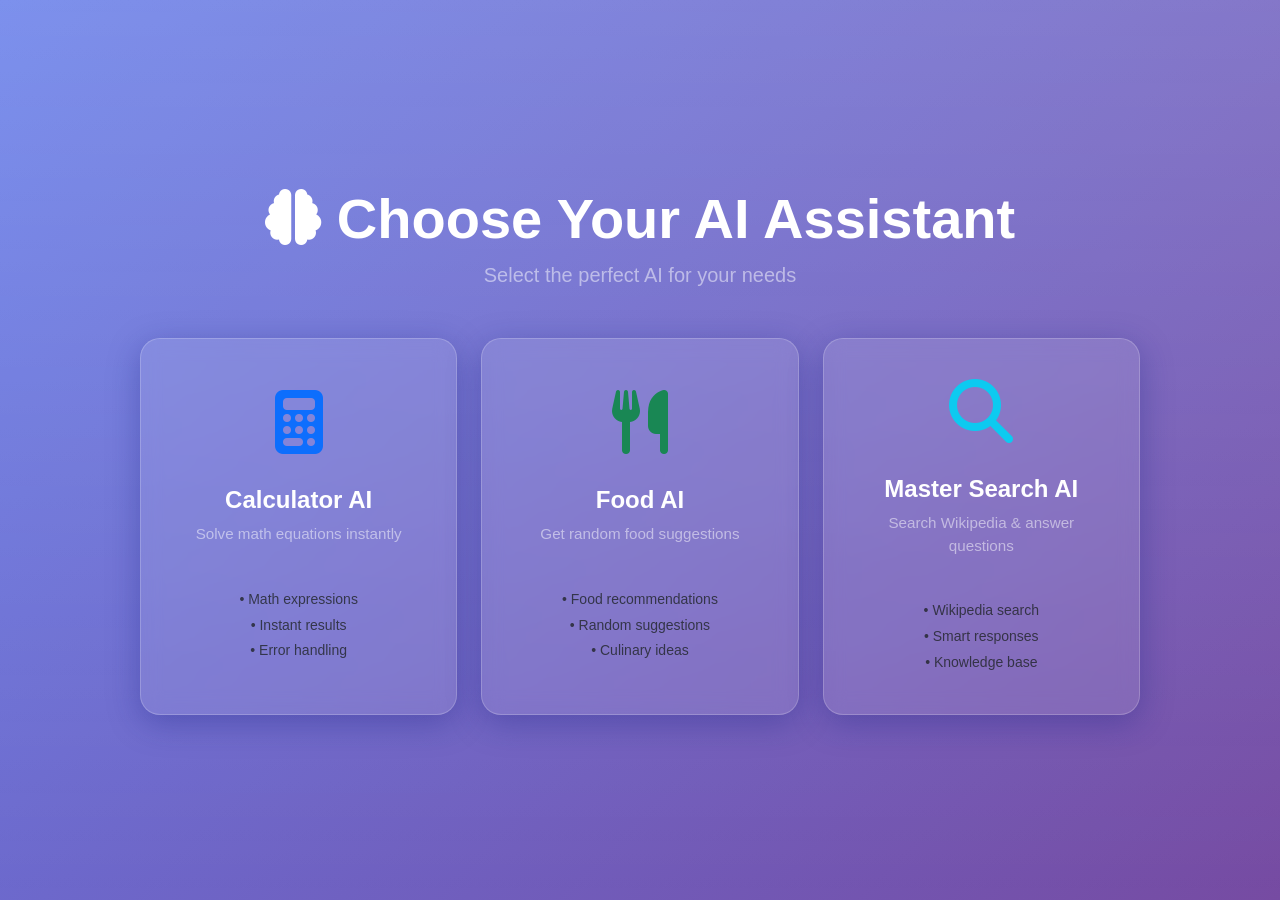
==== commit d72951ee: "fix: static bg divs with opacity toggle ??? eliminates wallpaper flicker bug" ====
--- a/index.html
+++ b/index.html
@@ -8,47 +8,18 @@
   <link rel="stylesheet" href="https://cdnjs.cloudflare.com/ajax/libs/font-awesome/6.4.0/css/all.min.css">
   <link rel="stylesheet" href="style.css" />
   <style>
-    /* Immediate fallback styles */
     body {
       font-family: "Segoe UI", Arial, sans-serif;
       background: linear-gradient(135deg, #667eea 0%, #764ba2 100%);
       min-height: 100vh;
     }
-    .glass-card {
-      background: rgba(255, 255, 255, 0.15) !important;
-      backdrop-filter: blur(15px) !important;
-      -webkit-backdrop-filter: blur(15px) !important;
-      border: 1px solid rgba(255, 255, 255, 0.3) !important;
-      border-radius: 20px !important;
-      box-shadow: 0 8px 32px 0 rgba(31, 38, 135, 0.25) !important;
-    }
-    .ai-bg-calculator {
-      background-image: url('https://krish-bwd.vercel.app/images/calculator.png') !important;
-      background-size: cover !important;
-      background-position: right center !important;
-      background-repeat: no-repeat !important;
-      filter: blur(3px) !important;
-      -webkit-filter: blur(3px) !important;
-    }
-    .ai-bg-food {
-      background-image: url('https://krish-bwd.vercel.app/images/food.png') !important;
-      background-size: cover !important;
-      background-position: right center !important;
-      background-repeat: no-repeat !important;
-      filter: blur(3px) !important;
-      -webkit-filter: blur(3px) !important;
-    }
-    .ai-bg-normal {
-      background-image: url('https://krish-bwd.vercel.app/images/wikipedia.png') !important;
-      background-size: cover !important;
-      background-position: right center !important;
-      background-repeat: no-repeat !important;
-      filter: blur(3px) !important;
-      -webkit-filter: blur(3px) !important;
-    }
   </style>
 </head>
 <body>
+  <!-- Static background layers — shown/hidden via .active class -->
+  <div class="ai-bg ai-bg-calculator" id="bg-calculator"></div>
+  <div class="ai-bg ai-bg-food"       id="bg-food"></div>
+  <div class="ai-bg ai-bg-normal"     id="bg-normal"></div>
   <div class="container-fluid vh-100 d-flex justify-content-center align-items-center bg-gradient">
     <div class="main-container">
       <!-- AI Selection Cards -->
--- a/style.css
+++ b/style.css
@@ -492,46 +492,39 @@
   transform: translateY(-2px);
 }
 
-/* AI Background Images - SIMPLIFIED */
-.ai-bg-calculator,
-.ai-bg-food,
-.ai-bg-normal {
+/* AI Background Images — always present, toggled via .active */
+.ai-bg {
   position: fixed;
   top: 0;
   left: 0;
   width: 100%;
   height: 100%;
   background-size: cover;
-  background-position: right center;
+  background-position: center;
   background-repeat: no-repeat;
-  filter: blur(3px);
-  -webkit-filter: blur(3px);
+  filter: blur(4px);
+  -webkit-filter: blur(4px);
+  transform: scale(1.05); /* prevents blurred edges from showing */
   z-index: -1;
-  animation: slideInFromRight 1s ease-out;
-}
-
-/* Load background images with JavaScript for better control */
-body.calculator-bg .ai-bg-calculator {
-  background-image: url('https://krish-bwd.vercel.app/images/calculator.png');
-}
-
-body.food-bg .ai-bg-food {
-  background-image: url('https://krish-bwd.vercel.app/images/food.png');
-}
-
-body.normal-bg .ai-bg-normal {
-  background-image: url('https://krish-bwd.vercel.app/images/wikipedia.png');
-}
-
-@keyframes slideInFromRight {
-  from {
-    opacity: 0;
-    transform: translateX(100px);
-  }
-  to {
-    opacity: 1;
-    transform: translateX(0);
-  }
+  pointer-events: none;
+  opacity: 0;
+  transition: opacity 0.6s ease;
+}
+
+.ai-bg.active {
+  opacity: 1;
+}
+
+.ai-bg-calculator {
+  background-image: url('./images/calculator.png');
+}
+
+.ai-bg-food {
+  background-image: url('./images/food.png');
+}
+
+.ai-bg-normal {
+  background-image: url('./images/wikipedia.png');
 }
 
 /* Responsive Design */
